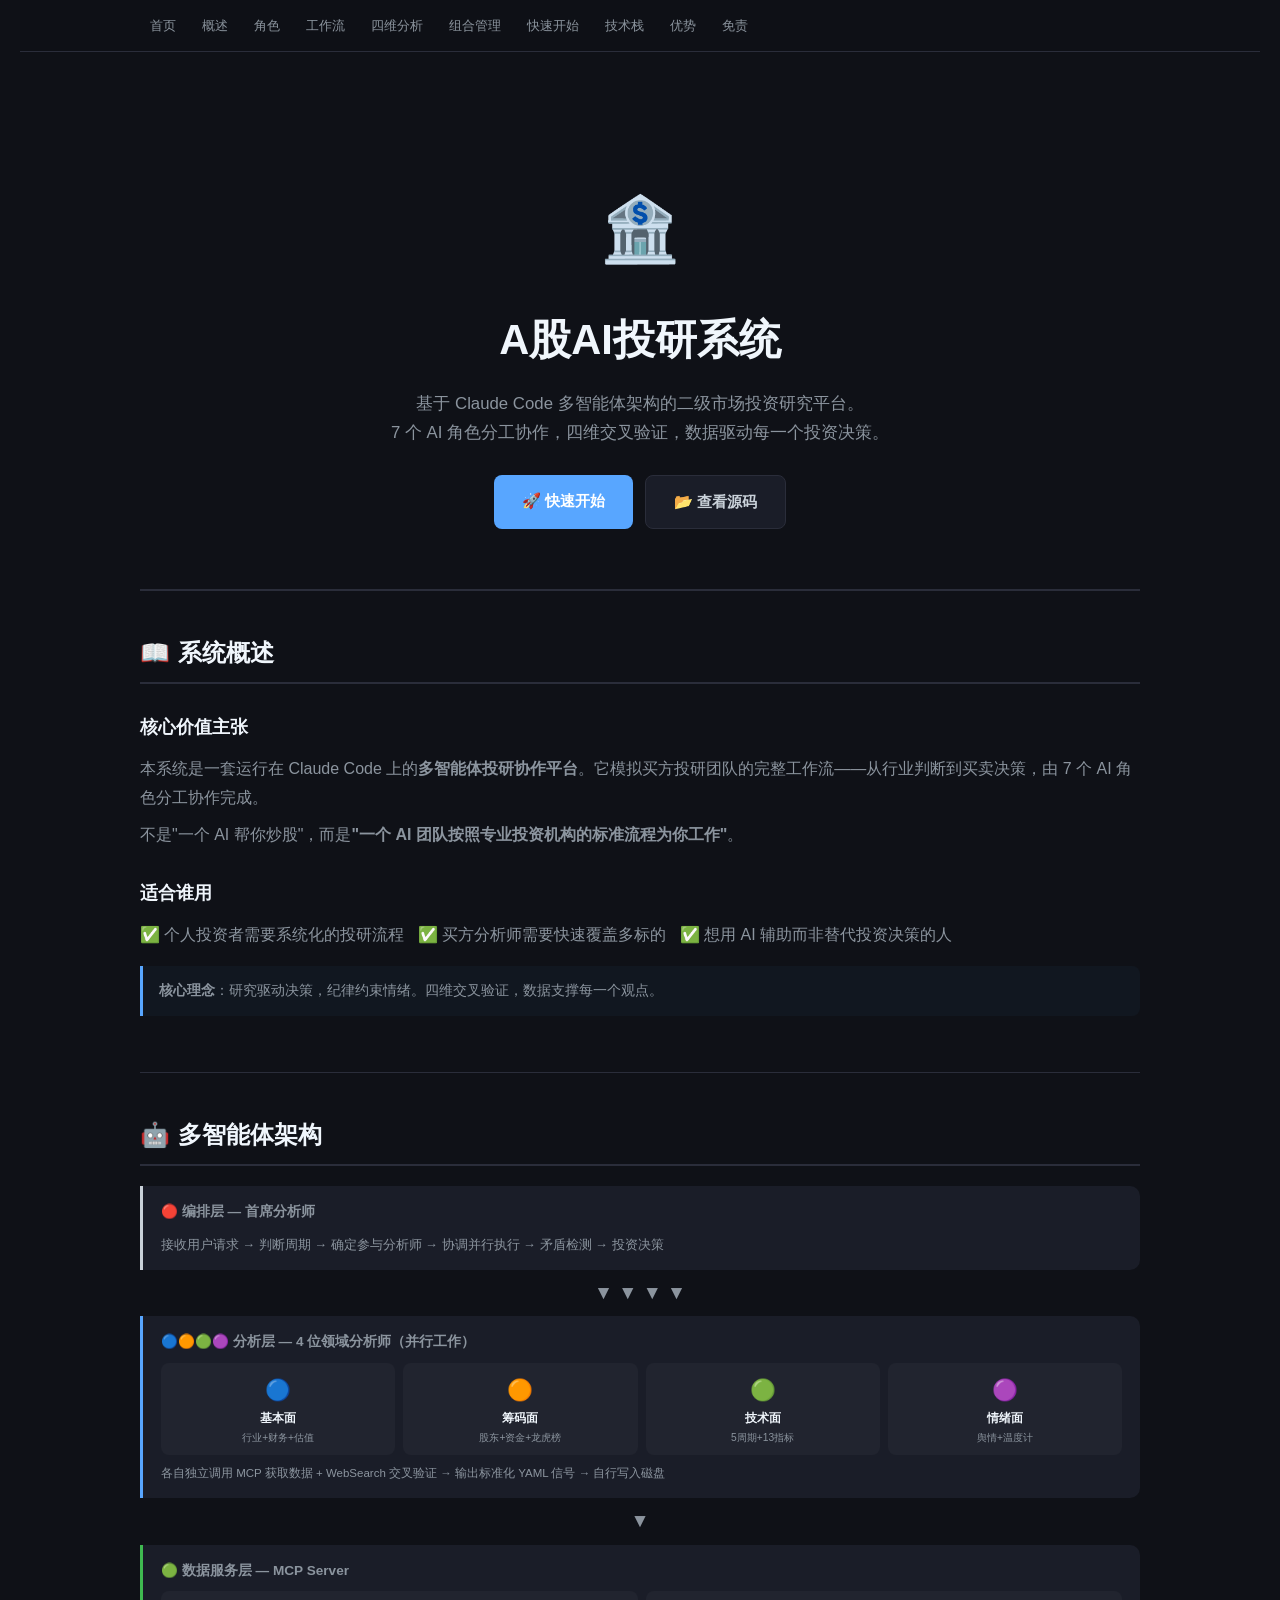
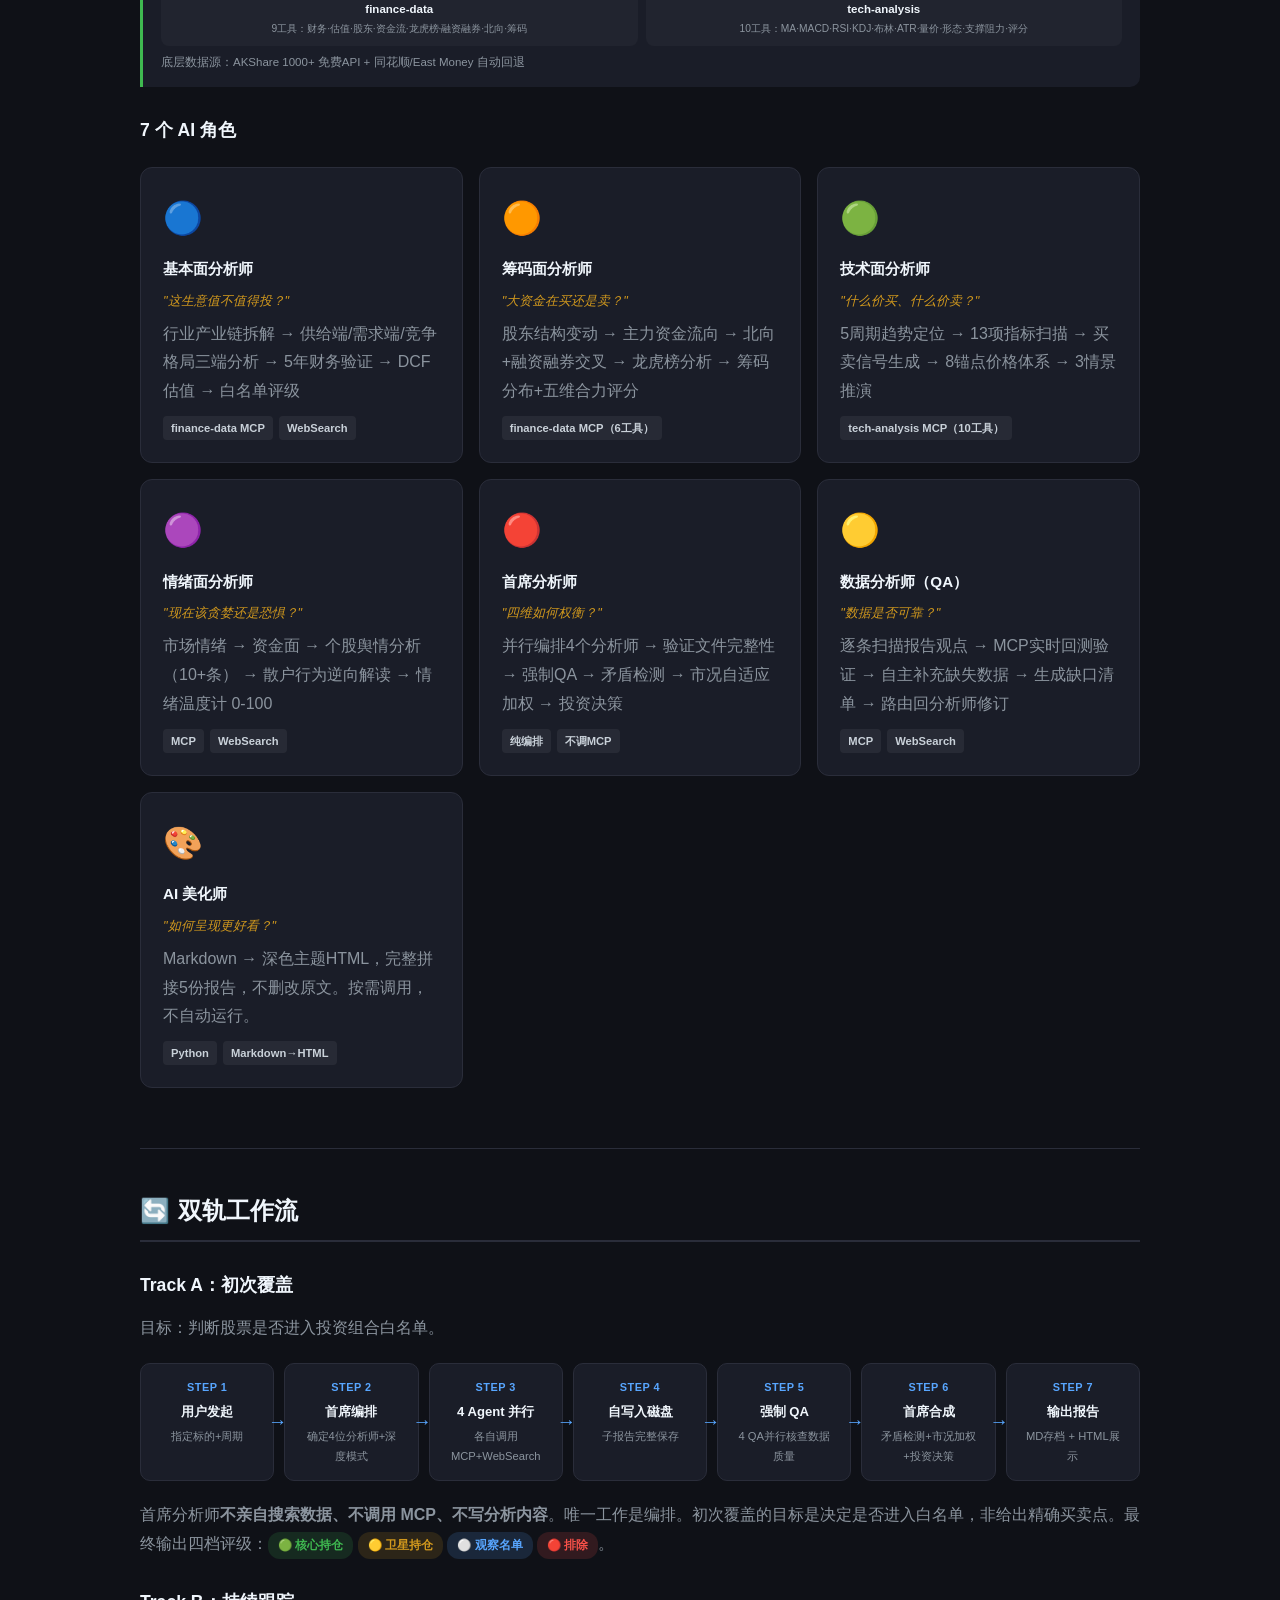
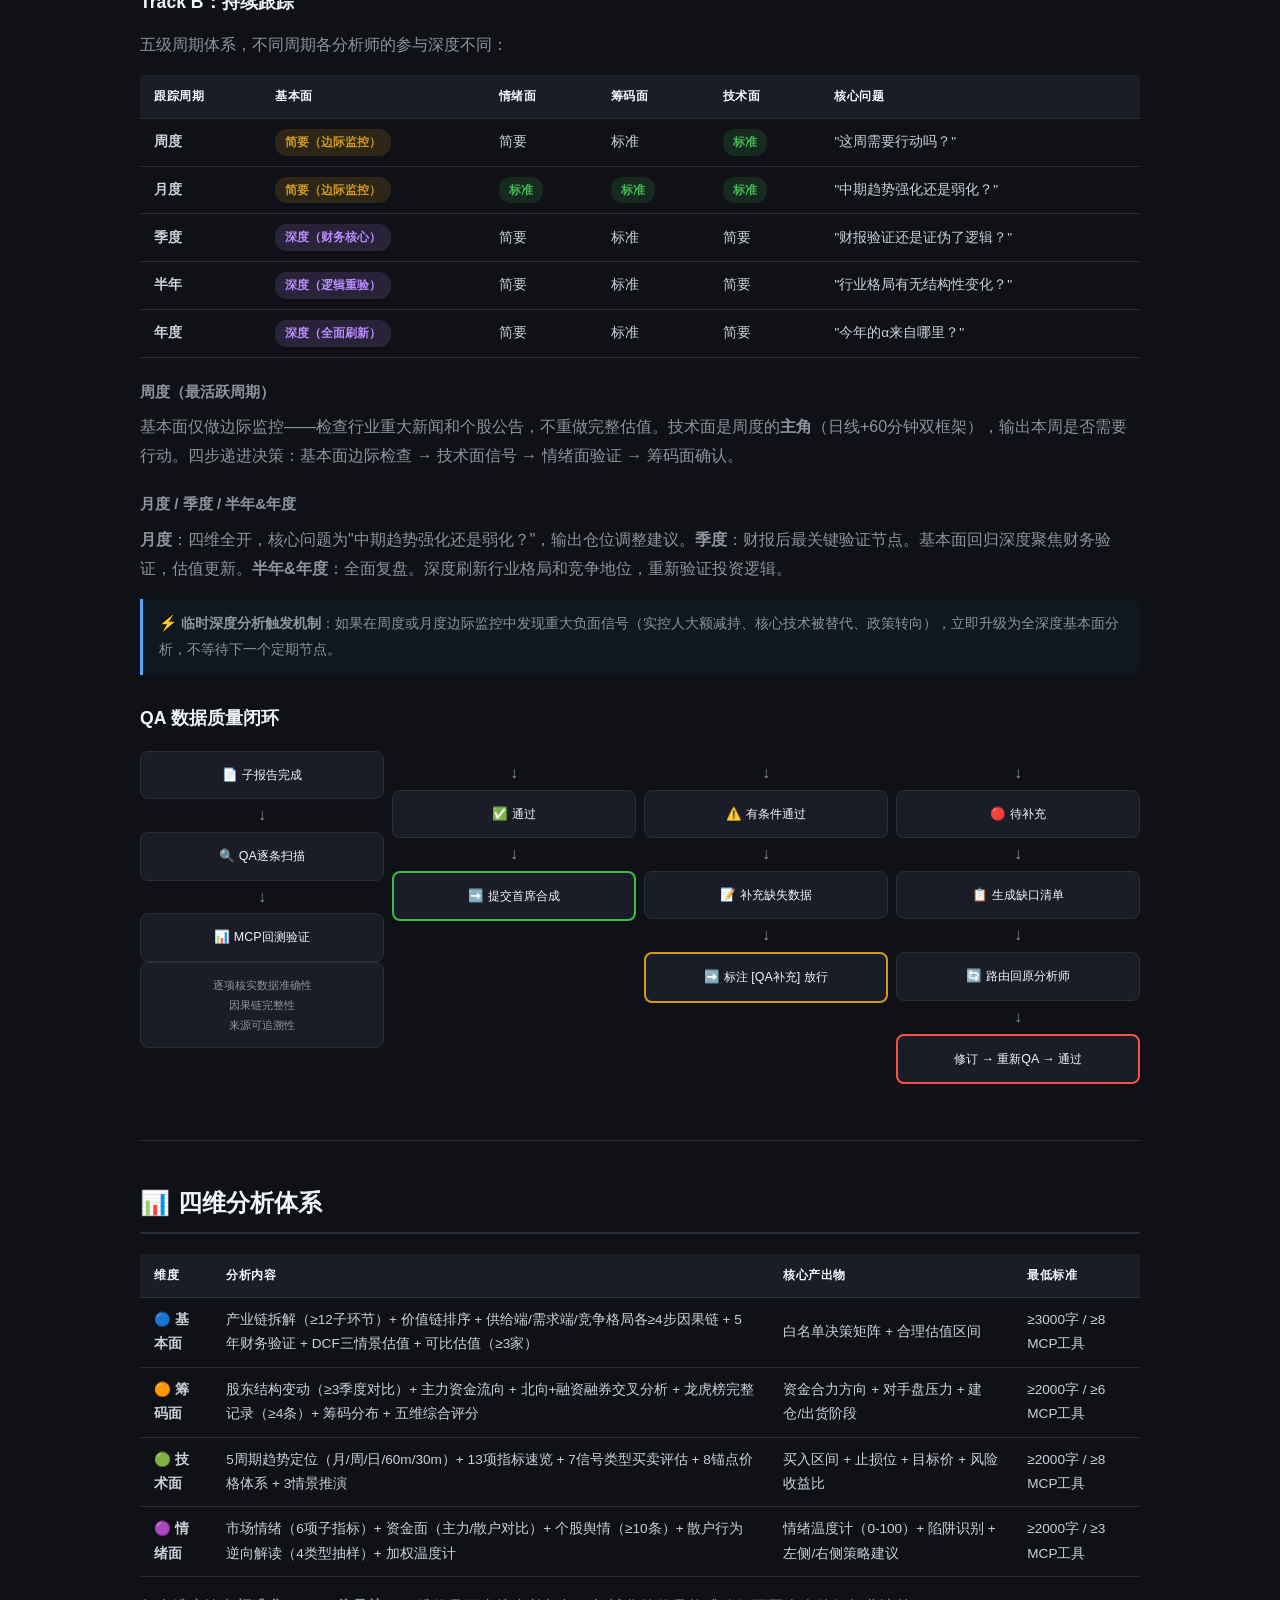
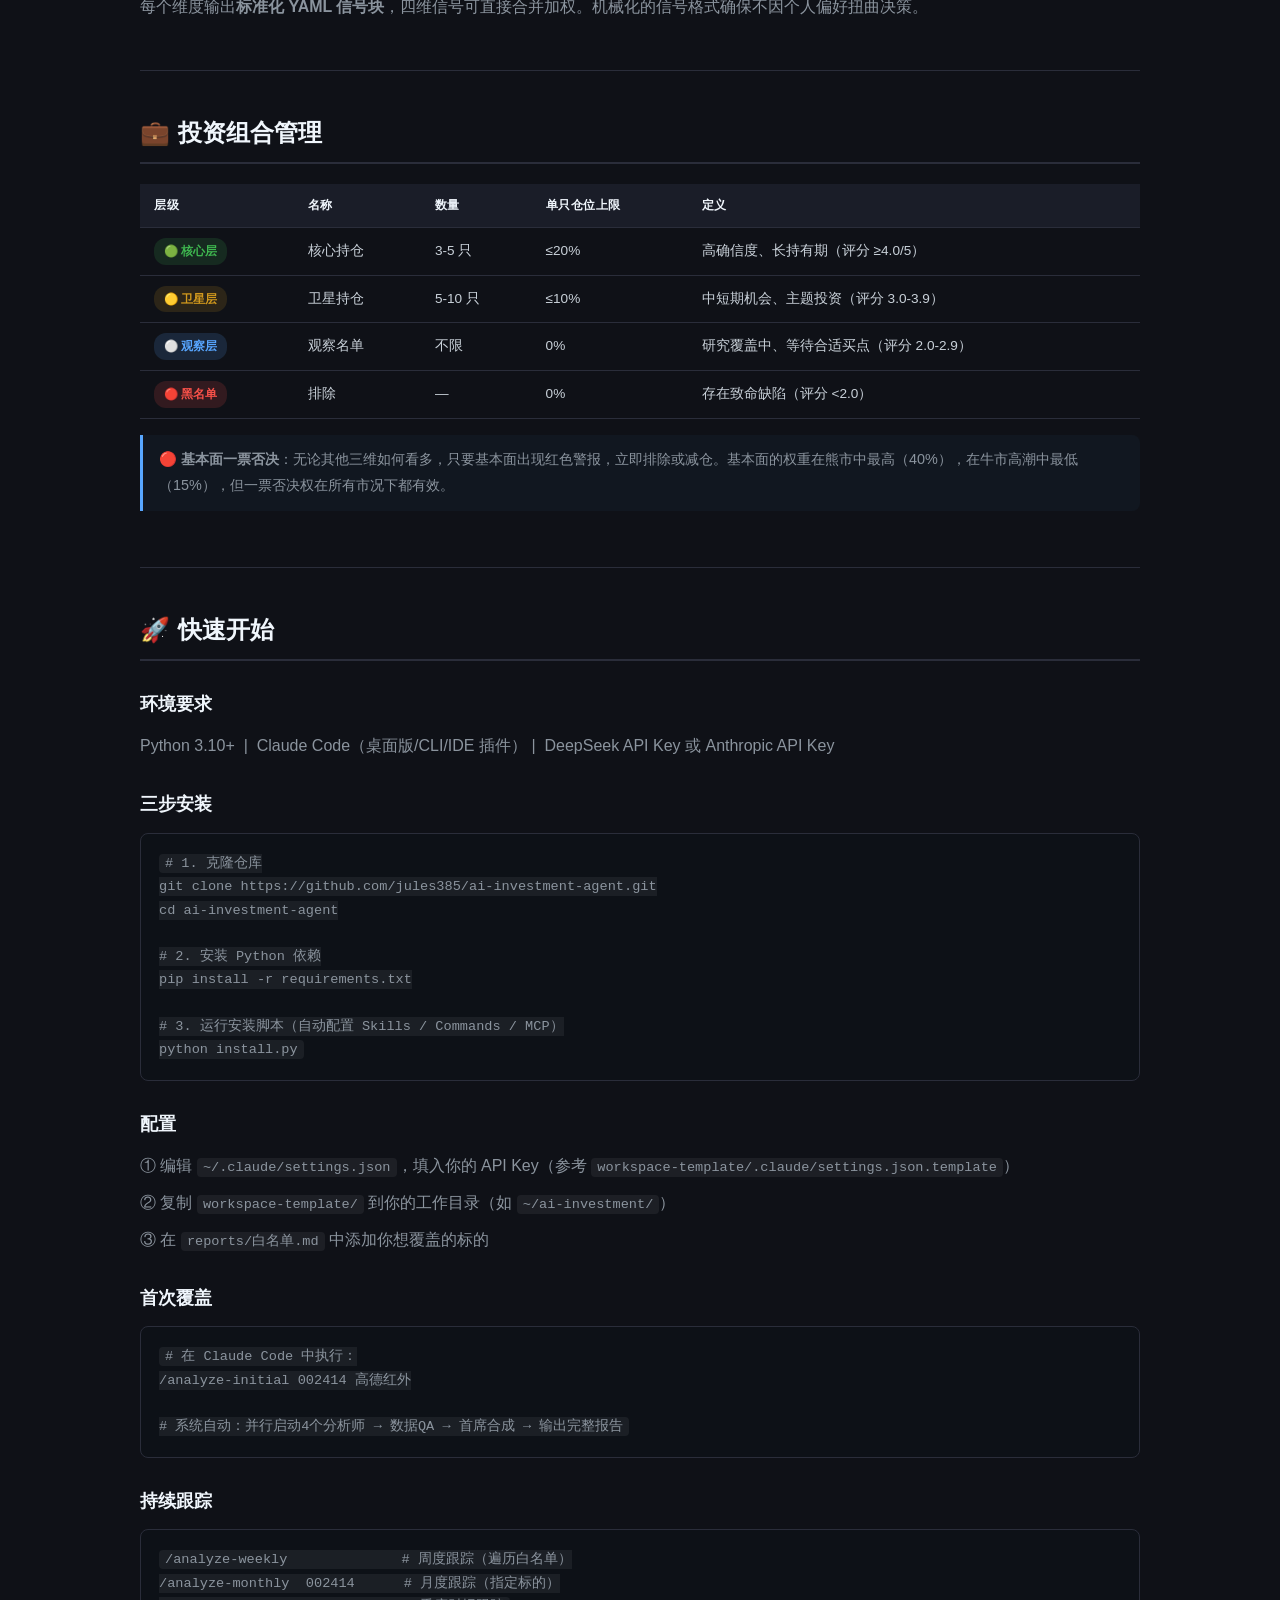
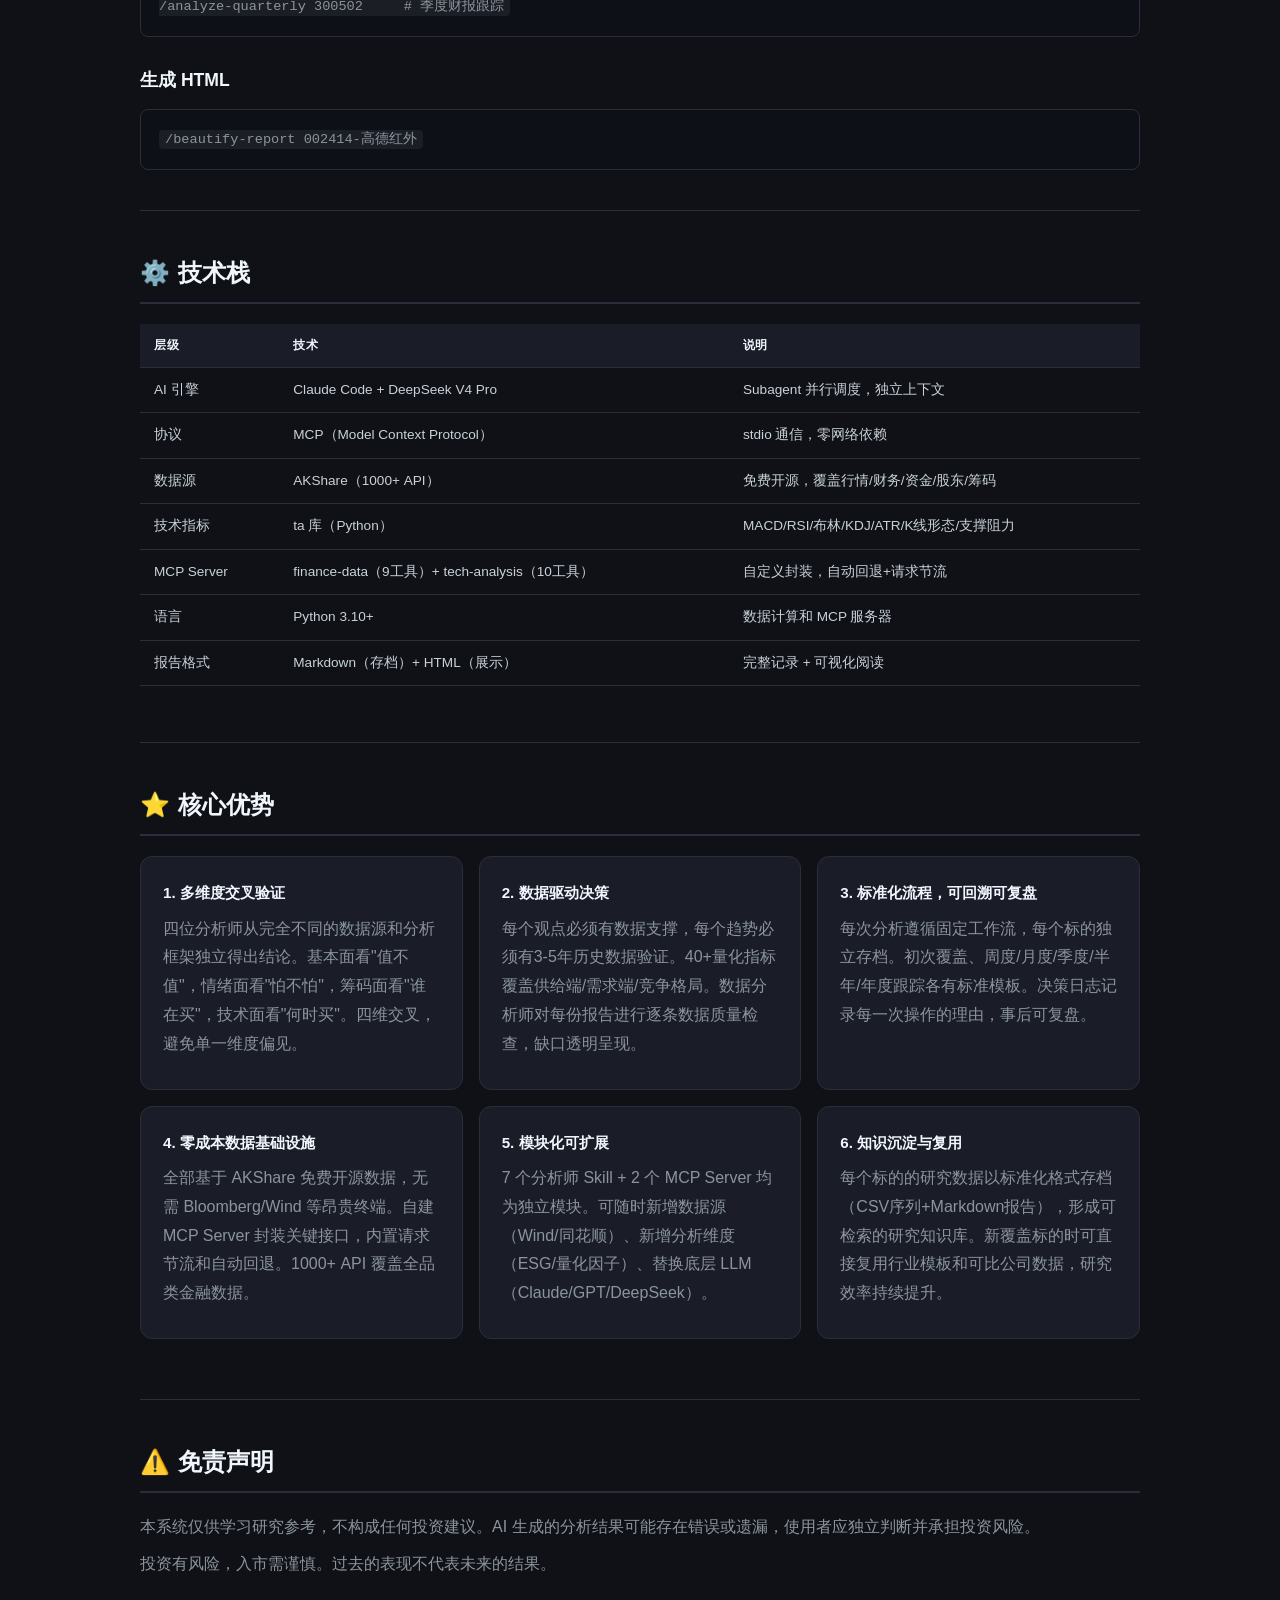
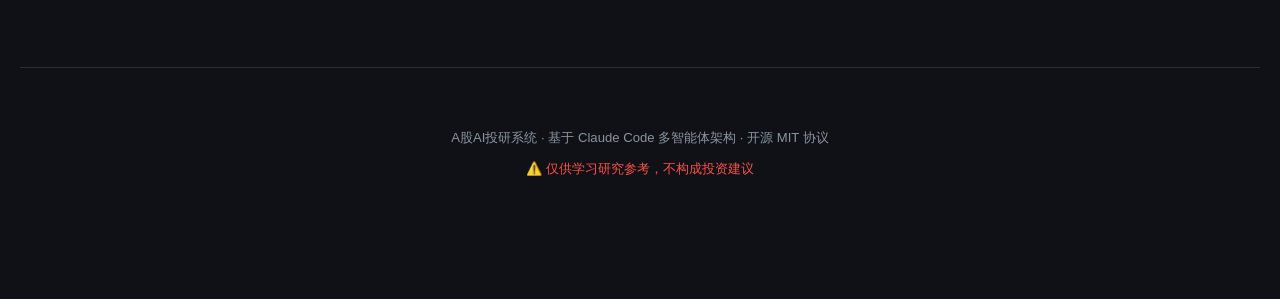
==== docs/产品手册.html @ e7cd5368 "v0.1.0: Initial public release 7 AI agents for A-share investment research on Claude Code. Multi-age" ====
﻿<!DOCTYPE html>
<html lang="zh-CN">
<head>
<meta charset="UTF-8">
<meta name="viewport" content="width=device-width, initial-scale=1.0">
<title>A股AI投研系统 — 产品手册</title>
<style>
:root {
  --bg: #0f1117; --card: #1a1d28; --bor: #2a2d3a; --tx: #c9d1d9;
  --mu: #8b949e; --hl: #f0f6fc; --gn: #3fb950; --rd: #f85149;
  --yl: #d2991d; --bl: #58a6ff; --pu: #bc8cff; --or: #f0883e;
}
* { margin:0; padding:0; box-sizing:border-box; }
body {
  font-family: -apple-system,BlinkMacSystemFont,"Segoe UI","Noto Sans SC",sans-serif;
  background: var(--bg); color: var(--tx); line-height: 1.8; padding:0 20px 80px;
}
.wrap { max-width: 1000px; margin:0 auto; }

/* ── Hero ── */
.hero {
  text-align: center; padding: 80px 0 60px;
  border-bottom: 1px solid var(--bor);
}
.hero .icon { font-size: 4rem; margin-bottom: 16px; }
.hero h1 { font-size: 2.6rem; font-weight: 800; color: var(--hl); margin-bottom: 12px; }
.hero .sub { font-size: 1.05rem; color: var(--mu); max-width: 650px; margin: 0 auto 28px; line-height: 1.7; }
.hero .cta { display: flex; gap: 12px; justify-content: center; flex-wrap: wrap; }
.hero .cta a {
  display: inline-block; padding: 12px 28px; border-radius: 8px; font-size: 0.95rem;
  font-weight: 600; text-decoration: none; transition: all .2s;
}
.hero .cta .primary { background: var(--bl); color: #fff; }
.hero .cta .primary:hover { background: #4a8de8; }
.hero .cta .secondary { background: var(--card); color: var(--tx); border: 1px solid var(--bor); }
.hero .cta .secondary:hover { border-color: var(--mu); }

/* ── Nav ── */
nav {
  position: sticky; top: 0; z-index: 10; background: rgba(15,17,23,0.95);
  backdrop-filter: blur(10px); border-bottom: 1px solid var(--bor);
  padding: 10px 0; margin-bottom: 40px;
}
nav .inner { max-width: 1000px; margin:0 auto; display:flex; gap:6px; flex-wrap:wrap; }
nav a { color: var(--mu); text-decoration: none; font-size: 0.8rem; padding: 4px 10px; border-radius: 4px; }
nav a:hover { color: var(--hl); background: var(--card); }

/* ── Sections ── */
section { padding: 40px 0; }
section + section { border-top: 1px solid var(--bor); }
h2 { font-size: 1.5rem; font-weight: 700; color: var(--hl); margin-bottom: 20px; padding-bottom: 8px; border-bottom: 2px solid var(--bor); }
h2 .emoji { margin-right: 8px; }
h3 { font-size: 1.1rem; font-weight: 600; color: var(--hl); margin: 28px 0 12px; }
h4 { font-size: 0.95rem; font-weight: 600; color: var(--mu); margin: 20px 0 8px; }
p { margin: 8px 0; color: var(--mu); }

/* ── Tables ── */
table { width:100%; border-collapse:collapse; margin:16px 0; font-size:0.85rem; }
th,td { padding:10px 14px; text-align:left; border-bottom:1px solid var(--bor); }
th { background:var(--card); color:var(--hl); font-weight:600; font-size:0.78rem; letter-spacing:.5px; }
tr:hover td { background:rgba(255,255,255,0.02); }

/* ── Cards ── */
.card-grid { display:grid; grid-template-columns:repeat(auto-fit,minmax(280px,1fr)); gap:16px; margin:20px 0; }
.card { background:var(--card); border:1px solid var(--bor); border-radius:12px; padding:22px; }
.card .icon { font-size: 2rem; margin-bottom: 8px; }
.card h4 { margin: 0 0 6px; color: var(--hl); font-size: 0.95rem; }
.card .question { color: var(--yl); font-size: 0.8rem; margin-bottom: 8px; font-style: italic; }
.card .tags { display:flex; gap:6px; flex-wrap:wrap; margin-top:10px; }
.card .tag { padding:2px 8px; border-radius:4px; font-size:0.7rem; font-weight:600; background:rgba(255,255,255,0.06); }

/* ── Flow diagrams ── */
.flow-steps { display:flex; gap:10px; flex-wrap:wrap; justify-content:center; margin:20px 0; }
.flow-step { background:var(--card); border:1px solid var(--bor); border-radius:10px; padding:14px 16px; text-align:center; flex:1; min-width:120px; position:relative; }
.flow-step::after { content:"→"; position:absolute; right:-14px; top:50%; transform:translateY(-50%); color:var(--bl); font-size:1.2rem; font-weight:700; }
.flow-step:last-child::after { display:none; }
.flow-step .s-num { font-size:0.68rem; color:var(--bl); font-weight:700; text-transform:uppercase; letter-spacing:.5px; }
.flow-step .s-label { font-size:0.82rem; color:var(--hl); margin-top:3px; font-weight:600; }
.flow-step .s-sub { font-size:0.7rem; color:var(--mu); margin-top:2px; }

.arch-layer { border-left:3px solid; padding:14px 18px; margin:6px 0; border-radius:0 10px 10px 0; background:var(--card); }
.arch-layer.orchestrate { border-color:var(--rd); }
.arch-layer.analyze { border-color:var(--bl); }
.arch-layer.data { border-color:var(--gn); }
.arch-layer h4 { margin:0 0 8px; font-size:0.85rem; }
.arch-layer .agent-row { display:flex; gap:8px; flex-wrap:wrap; }
.arch-agent { background:rgba(255,255,255,0.03); border-radius:8px; padding:8px 12px; text-align:center; flex:1; min-width:90px; }
.arch-agent .a-icon { font-size:1.3rem; }
.arch-agent .a-name { font-size:0.72rem; color:var(--hl); font-weight:600; }
.arch-agent .a-role { font-size:0.64rem; color:var(--mu); }

.data-flow { display:grid; grid-template-columns:repeat(4,1fr); gap:8px; margin:16px 0; }
.data-flow .fc { text-align:center; }
.data-flow .fc .arr { color:var(--mu); font-size:1rem; margin:2px 0; }
.data-flow .fb { background:var(--card); border:1px solid var(--bor); border-radius:8px; padding:12px 10px; font-size:0.78rem; color:var(--hl); }
.data-flow .fb.dim { color:var(--mu); font-size:0.7rem; }

.comp-table td { vertical-align:middle; }
.comp-table .pos { border-left:3px solid var(--gn); }
.comp-table .neg { border-left:3px solid var(--rd); }
.comp-table .neu { border-left:3px solid var(--yl); }

@media(max-width:640px) {
  .flow-steps { flex-direction:column; }
  .flow-step::after { content:"↓"; right:50%; top:auto; bottom:-16px; transform:translateX(50%); }
  .flow-step:last-child::after { display:none; }
  .data-flow { grid-template-columns:1fr; }
}

/* ── Code blocks ── */
pre { background:#0d1117; border:1px solid var(--bor); border-radius:8px; padding:18px; overflow-x:auto; font-size:0.82rem; line-height:1.7; color:var(--mu); }
code { background:rgba(255,255,255,0.06); padding:2px 6px; border-radius:4px; font-size:0.85rem; }

/* ── Badges ── */
.badge { display:inline-block; padding:3px 10px; border-radius:12px; font-size:0.72rem; font-weight:600; }
.badge.gn { background:rgba(63,185,80,0.15); color:var(--gn); }
.badge.rd { background:rgba(248,81,73,0.15); color:var(--rd); }
.badge.yl { background:rgba(210,153,29,0.15); color:var(--yl); }
.badge.bl { background:rgba(88,166,255,0.15); color:var(--bl); }
.badge.pu { background:rgba(188,140,255,0.15); color:var(--pu); }

/* ── Highlight boxes ── */
.note { background:rgba(88,166,255,0.04); border-left:3px solid var(--bl); padding:12px 16px; margin:16px 0; border-radius:0 8px 8px 0; color:var(--mu); font-size:0.9rem; }

/* ── Footer ── */
footer { text-align:center; padding:50px 0 30px; color:var(--mu); font-size:0.82rem; border-top:1px solid var(--bor); margin-top:40px; }
footer .warn { color:var(--rd); margin-top:6px; }

/* ── Responsive ── */
@media(max-width:640px) { .hero h1{font-size:1.8rem;} .card-grid{grid-template-columns:1fr;} }
</style>
</head>
<body>

<!-- ── Nav ── -->
<nav><div class="inner">
  <a href="#hero">首页</a>
  <a href="#overview">概述</a>
  <a href="#agents">角色</a>
  <a href="#workflow">工作流</a>
  <a href="#dimensions">四维分析</a>
  <a href="#portfolio">组合管理</a>
  <a href="#quickstart">快速开始</a>
  <a href="#tech">技术栈</a>
  <a href="#advantages">优势</a>
  <a href="#disclaimer">免责</a>
</div></nav>

<div class="wrap">

<!-- ── ① Hero ── -->
<section class="hero" id="hero">
  <div class="icon">🏦</div>
  <h1>A股AI投研系统</h1>
  <p class="sub">基于 Claude Code 多智能体架构的二级市场投资研究平台。<br>7 个 AI 角色分工协作，四维交叉验证，数据驱动每一个投资决策。</p>
  <div class="cta">
    <a href="#quickstart" class="primary">🚀 快速开始</a>
    <a href="https://github.com/jules385/ai-investment-agent" class="secondary">📂 查看源码</a>
  </div>
</section>

<!-- ── ② 系统概述 ── -->
<section id="overview">
  <h2><span class="emoji">📖</span>系统概述</h2>

  <h3>核心价值主张</h3>
  <p>本系统是一套运行在 Claude Code 上的<strong>多智能体投研协作平台</strong>。它模拟买方投研团队的完整工作流——从行业判断到买卖决策，由 7 个 AI 角色分工协作完成。</p>
  <p>不是"一个 AI 帮你炒股"，而是<strong>"一个 AI 团队按照专业投资机构的标准流程为你工作"</strong>。</p>

  <h3>适合谁用</h3>
  <p>✅ 个人投资者需要系统化的投研流程 &nbsp; ✅ 买方分析师需要快速覆盖多标的 &nbsp; ✅ 想用 AI 辅助而非替代投资决策的人</p>

  <div class="note">
    <strong>核心理念</strong>：研究驱动决策，纪律约束情绪。四维交叉验证，数据支撑每一个观点。
  </div>
</section>

<!-- ── ③ 多智能体架构 ── -->
<section id="agents">
  <h2><span class="emoji">🤖</span>多智能体架构</h2>

  <div class="arch-layer orchestrat">
    <h4>🔴 编排层 — 首席分析师</h4>
    <p style="font-size:0.8rem;color:var(--mu);margin:0;">接收用户请求 → 判断周期 → 确定参与分析师 → 协调并行执行 → 矛盾检测 → 投资决策</p>
  </div>
  <div style="text-align:center;color:var(--mu);font-size:1.2rem;margin:4px 0;">▼ ▼ ▼ ▼</div>
  <div class="arch-layer analyze">
    <h4>🔵🟠🟢🟣 分析层 — 4 位领域分析师（并行工作）</h4>
    <div class="agent-row">
      <div class="arch-agent"><div class="a-icon">🔵</div><div class="a-name">基本面</div><div class="a-role">行业+财务+估值</div></div>
      <div class="arch-agent"><div class="a-icon">🟠</div><div class="a-name">筹码面</div><div class="a-role">股东+资金+龙虎榜</div></div>
      <div class="arch-agent"><div class="a-icon">🟢</div><div class="a-name">技术面</div><div class="a-role">5周期+13指标</div></div>
      <div class="arch-agent"><div class="a-icon">🟣</div><div class="a-name">情绪面</div><div class="a-role">舆情+温度计</div></div>
    </div>
    <p style="font-size:0.72rem;color:var(--mu);margin:8px 0 0;">各自独立调用 MCP 获取数据 + WebSearch 交叉验证 → 输出标准化 YAML 信号 → 自行写入磁盘</p>
  </div>
  <div style="text-align:center;color:var(--mu);font-size:1.2rem;margin:4px 0;">▼</div>
  <div class="arch-layer data">
    <h4>🟢 数据服务层 — MCP Server</h4>
    <div class="agent-row">
      <div class="arch-agent"><div class="a-name">finance-data</div><div class="a-role">9工具：财务·估值·股东·资金流·龙虎榜·融资融券·北向·筹码</div></div>
      <div class="arch-agent"><div class="a-name">tech-analysis</div><div class="a-role">10工具：MA·MACD·RSI·KDJ·布林·ATR·量价·形态·支撑阻力·评分</div></div>
    </div>
    <p style="font-size:0.72rem;color:var(--mu);margin:6px 0 0;">底层数据源：AKShare 1000+ 免费API + 同花顺/East Money 自动回退</p>
  </div>

  <h3>7 个 AI 角色</h3>
  <div class="card-grid">

    <div class="card">
      <div class="icon">🔵</div><h4>基本面分析师</h4>
      <div class="question">"这生意值不值得投？"</div>
      <p>行业产业链拆解 → 供给端/需求端/竞争格局三端分析 → 5年财务验证 → DCF估值 → 白名单评级</p>
      <div class="tags"><span class="tag">finance-data MCP</span><span class="tag">WebSearch</span></div>
    </div>

    <div class="card">
      <div class="icon">🟠</div><h4>筹码面分析师</h4>
      <div class="question">"大资金在买还是卖？"</div>
      <p>股东结构变动 → 主力资金流向 → 北向+融资融券交叉 → 龙虎榜分析 → 筹码分布+五维合力评分</p>
      <div class="tags"><span class="tag">finance-data MCP（6工具）</span></div>
    </div>

    <div class="card">
      <div class="icon">🟢</div><h4>技术面分析师</h4>
      <div class="question">"什么价买、什么价卖？"</div>
      <p>5周期趋势定位 → 13项指标扫描 → 买卖信号生成 → 8锚点价格体系 → 3情景推演</p>
      <div class="tags"><span class="tag">tech-analysis MCP（10工具）</span></div>
    </div>

    <div class="card">
      <div class="icon">🟣</div><h4>情绪面分析师</h4>
      <div class="question">"现在该贪婪还是恐惧？"</div>
      <p>市场情绪 → 资金面 → 个股舆情分析（10+条） → 散户行为逆向解读 → 情绪温度计 0-100</p>
      <div class="tags"><span class="tag">MCP</span><span class="tag">WebSearch</span></div>
    </div>

    <div class="card">
      <div class="icon">🔴</div><h4>首席分析师</h4>
      <div class="question">"四维如何权衡？"</div>
      <p>并行编排4个分析师 → 验证文件完整性 → 强制QA → 矛盾检测 → 市况自适应加权 → 投资决策</p>
      <div class="tags"><span class="tag">纯编排</span><span class="tag">不调MCP</span></div>
    </div>

    <div class="card">
      <div class="icon">🟡</div><h4>数据分析师（QA）</h4>
      <div class="question">"数据是否可靠？"</div>
      <p>逐条扫描报告观点 → MCP实时回测验证 → 自主补充缺失数据 → 生成缺口清单 → 路由回分析师修订</p>
      <div class="tags"><span class="tag">MCP</span><span class="tag">WebSearch</span></div>
    </div>

    <div class="card">
      <div class="icon">🎨</div><h4>AI 美化师</h4>
      <div class="question">"如何呈现更好看？"</div>
      <p>Markdown → 深色主题HTML，完整拼接5份报告，不删改原文。按需调用，不自动运行。</p>
      <div class="tags"><span class="tag">Python</span><span class="tag">Markdown→HTML</span></div>
    </div>

  </div>
</section>

<!-- ── ④ 双轨工作流 ── -->
<section id="workflow">
  <h2><span class="emoji">🔄</span>双轨工作流</h2>

  <h3>Track A：初次覆盖</h3>
  <p>目标：判断股票是否进入投资组合白名单。</p>

  <div class="flow-steps">
    <div class="flow-step"><div class="s-num">Step 1</div><div class="s-label">用户发起</div><div class="s-sub">指定标的+周期</div></div>
    <div class="flow-step"><div class="s-num">Step 2</div><div class="s-label">首席编排</div><div class="s-sub">确定4位分析师+深度模式</div></div>
    <div class="flow-step"><div class="s-num">Step 3</div><div class="s-label">4 Agent 并行</div><div class="s-sub">各自调用MCP+WebSearch</div></div>
    <div class="flow-step"><div class="s-num">Step 4</div><div class="s-label">自写入磁盘</div><div class="s-sub">子报告完整保存</div></div>
    <div class="flow-step"><div class="s-num">Step 5</div><div class="s-label">强制 QA</div><div class="s-sub">4 QA并行核查数据质量</div></div>
    <div class="flow-step"><div class="s-num">Step 6</div><div class="s-label">首席合成</div><div class="s-sub">矛盾检测+市况加权+投资决策</div></div>
    <div class="flow-step"><div class="s-num">Step 7</div><div class="s-label">输出报告</div><div class="s-sub">MD存档 + HTML展示</div></div>
  </div>

  <p>首席分析师<strong>不亲自搜索数据、不调用 MCP、不写分析内容</strong>。唯一工作是编排。初次覆盖的目标是决定是否进入白名单，非给出精确买卖点。最终输出四档评级：<span class="badge gn">🟢 核心持仓</span> <span class="badge yl">🟡 卫星持仓</span> <span class="badge bl">⚪ 观察名单</span> <span class="badge rd">🔴 排除</span>。</p>

  <h3>Track B：持续跟踪</h3>
  <p>五级周期体系，不同周期各分析师的参与深度不同：</p>

  <table>
    <tr><th>跟踪周期</th><th>基本面</th><th>情绪面</th><th>筹码面</th><th>技术面</th><th>核心问题</th></tr>
    <tr><td><strong>周度</strong></td><td><span class="badge yl">简要（边际监控）</span></td><td>简要</td><td>标准</td><td><span class="badge gn">标准</span></td><td>"这周需要行动吗？"</td></tr>
    <tr><td><strong>月度</strong></td><td><span class="badge yl">简要（边际监控）</span></td><td><span class="badge gn">标准</span></td><td><span class="badge gn">标准</span></td><td><span class="badge gn">标准</span></td><td>"中期趋势强化还是弱化？"</td></tr>
    <tr><td><strong>季度</strong></td><td><span class="badge pu">深度（财务核心）</span></td><td>简要</td><td>标准</td><td>简要</td><td>"财报验证还是证伪了逻辑？"</td></tr>
    <tr><td><strong>半年</strong></td><td><span class="badge pu">深度（逻辑重验）</span></td><td>简要</td><td>标准</td><td>简要</td><td>"行业格局有无结构性变化？"</td></tr>
    <tr><td><strong>年度</strong></td><td><span class="badge pu">深度（全面刷新）</span></td><td>简要</td><td>标准</td><td>简要</td><td>"今年的α来自哪里？"</td></tr>
  </table>

  <h4>周度（最活跃周期）</h4>
  <p>基本面仅做边际监控——检查行业重大新闻和个股公告，不重做完整估值。技术面是周度的<strong>主角</strong>（日线+60分钟双框架），输出本周是否需要行动。四步递进决策：基本面边际检查 → 技术面信号 → 情绪面验证 → 筹码面确认。</p>

  <h4>月度 / 季度 / 半年&年度</h4>
  <p><strong>月度</strong>：四维全开，核心问题为"中期趋势强化还是弱化？"，输出仓位调整建议。<strong>季度</strong>：财报后最关键验证节点。基本面回归深度聚焦财务验证，估值更新。<strong>半年&年度</strong>：全面复盘。深度刷新行业格局和竞争地位，重新验证投资逻辑。</p>

  <div class="note">
    <strong>⚡ 临时深度分析触发机制</strong>：如果在周度或月度边际监控中发现重大负面信号（实控人大额减持、核心技术被替代、政策转向），立即升级为全深度基本面分析，不等待下一个定期节点。
  </div>

  <h3>QA 数据质量闭环</h3>
  <div class="data-flow">
    <div class="fc">
      <div class="fb">📄 子报告完成</div>
      <div class="arr">↓</div>
      <div class="fb">🔍 QA逐条扫描</div>
      <div class="arr">↓</div>
      <div class="fb">📊 MCP回测验证</div>
      <div class="fb dim">逐项核实数据准确性<br>因果链完整性<br>来源可追溯性</div>
    </div>
    <div class="fc">
      <div class="arr" style="margin-top:8px;">↓</div>
      <div class="fb">✅ 通过</div>
      <div class="arr">↓</div>
      <div class="fb" style="border-color:var(--gn);border:2px solid var(--gn);">➡️ 提交首席合成</div>
    </div>
    <div class="fc">
      <div class="arr" style="margin-top:8px;">↓</div>
      <div class="fb">⚠️ 有条件通过</div>
      <div class="arr">↓</div>
      <div class="fb">📝 补充缺失数据</div>
      <div class="arr">↓</div>
      <div class="fb" style="border-color:var(--yl);border:2px solid var(--yl);">➡️ 标注 [QA补充] 放行</div>
    </div>
    <div class="fc">
      <div class="arr" style="margin-top:8px;">↓</div>
      <div class="fb">🔴 待补充</div>
      <div class="arr">↓</div>
      <div class="fb">📋 生成缺口清单</div>
      <div class="arr">↓</div>
      <div class="fb">🔄 路由回原分析师</div>
      <div class="arr">↓</div>
      <div class="fb" style="border-color:var(--rd);border:2px solid var(--rd);">修订 → 重新QA → 通过</div>
    </div>
  </div>
</section>

<!-- ── ⑤ 四维分析体系 ── -->
<section id="dimensions">
  <h2><span class="emoji">📊</span>四维分析体系</h2>

  <table>
    <tr><th>维度</th><th>分析内容</th><th>核心产出物</th><th>最低标准</th></tr>
    <tr>
      <td>🔵 <strong>基本面</strong></td>
      <td>产业链拆解（≥12子环节）+ 价值链排序 + 供给端/需求端/竞争格局各≥4步因果链 + 5年财务验证 + DCF三情景估值 + 可比估值（≥3家）</td>
      <td>白名单决策矩阵 + 合理估值区间</td>
      <td>≥3000字 / ≥8 MCP工具</td>
    </tr>
    <tr>
      <td>🟠 <strong>筹码面</strong></td>
      <td>股东结构变动（≥3季度对比）+ 主力资金流向 + 北向+融资融券交叉分析 + 龙虎榜完整记录（≥4条）+ 筹码分布 + 五维综合评分</td>
      <td>资金合力方向 + 对手盘压力 + 建仓/出货阶段</td>
      <td>≥2000字 / ≥6 MCP工具</td>
    </tr>
    <tr>
      <td>🟢 <strong>技术面</strong></td>
      <td>5周期趋势定位（月/周/日/60m/30m）+ 13项指标速览 + 7信号类型买卖评估 + 8锚点价格体系 + 3情景推演</td>
      <td>买入区间 + 止损位 + 目标价 + 风险收益比</td>
      <td>≥2000字 / ≥8 MCP工具</td>
    </tr>
    <tr>
      <td>🟣 <strong>情绪面</strong></td>
      <td>市场情绪（6项子指标）+ 资金面（主力/散户对比）+ 个股舆情（≥10条）+ 散户行为逆向解读（4类型抽样）+ 加权温度计</td>
      <td>情绪温度计（0-100）+ 陷阱识别 + 左侧/右侧策略建议</td>
      <td>≥2000字 / ≥3 MCP工具</td>
    </tr>
  </table>

  <p>每个维度输出<strong>标准化 YAML 信号块</strong>，四维信号可直接合并加权。机械化的信号格式确保不因个人偏好扭曲决策。</p>
</section>

<!-- ── ⑥ 投资组合管理 ── -->
<section id="portfolio">
  <h2><span class="emoji">💼</span>投资组合管理</h2>

  <table>
    <tr><th>层级</th><th>名称</th><th>数量</th><th>单只仓位上限</th><th>定义</th></tr>
    <tr><td><span class="badge gn">🟢 核心层</span></td><td>核心持仓</td><td>3-5 只</td><td>≤20%</td><td>高确信度、长持有期（评分 ≥4.0/5）</td></tr>
    <tr><td><span class="badge yl">🟡 卫星层</span></td><td>卫星持仓</td><td>5-10 只</td><td>≤10%</td><td>中短期机会、主题投资（评分 3.0-3.9）</td></tr>
    <tr><td><span class="badge bl">⚪ 观察层</span></td><td>观察名单</td><td>不限</td><td>0%</td><td>研究覆盖中、等待合适买点（评分 2.0-2.9）</td></tr>
    <tr><td><span class="badge rd">🔴 黑名单</span></td><td>排除</td><td>—</td><td>0%</td><td>存在致命缺陷（评分 &lt;2.0）</td></tr>
  </table>

  <div class="note"><strong>🔴 基本面一票否决</strong>：无论其他三维如何看多，只要基本面出现红色警报，立即排除或减仓。基本面的权重在熊市中最高（40%），在牛市高潮中最低（15%），但一票否决权在所有市况下都有效。</div>
</section>

<!-- ── ⑦ 快速开始 ── -->
<section id="quickstart">
  <h2><span class="emoji">🚀</span>快速开始</h2>

  <h3>环境要求</h3>
  <p>Python 3.10+ &nbsp;|&nbsp; Claude Code（桌面版/CLI/IDE 插件）&nbsp;|&nbsp; DeepSeek API Key 或 Anthropic API Key</p>

  <h3>三步安装</h3>
<pre><code># 1. 克隆仓库
git clone https://github.com/jules385/ai-investment-agent.git
cd ai-investment-agent

# 2. 安装 Python 依赖
pip install -r requirements.txt

# 3. 运行安装脚本（自动配置 Skills / Commands / MCP）
python install.py</code></pre>

  <h3>配置</h3>
  <p>① 编辑 <code>~/.claude/settings.json</code>，填入你的 API Key（参考 <code>workspace-template/.claude/settings.json.template</code>）</p>
  <p>② 复制 <code>workspace-template/</code> 到你的工作目录（如 <code>~/ai-investment/</code>）</p>
  <p>③ 在 <code>reports/白名单.md</code> 中添加你想覆盖的标的</p>

  <h3>首次覆盖</h3>
<pre><code># 在 Claude Code 中执行：
/analyze-initial 002414 高德红外

# 系统自动：并行启动4个分析师 → 数据QA → 首席合成 → 输出完整报告</code></pre>

  <h3>持续跟踪</h3>
<pre><code>/analyze-weekly              # 周度跟踪（遍历白名单）
/analyze-monthly  002414      # 月度跟踪（指定标的）
/analyze-quarterly 300502     # 季度财报跟踪</code></pre>

  <h3>生成 HTML</h3>
<pre><code>/beautify-report 002414-高德红外</code></pre>
</section>

<!-- ── ⑧ 技术栈 ── -->
<section id="tech">
  <h2><span class="emoji">⚙️</span>技术栈</h2>

  <table>
    <tr><th>层级</th><th>技术</th><th>说明</th></tr>
    <tr><td>AI 引擎</td><td>Claude Code + DeepSeek V4 Pro</td><td>Subagent 并行调度，独立上下文</td></tr>
    <tr><td>协议</td><td>MCP（Model Context Protocol）</td><td>stdio 通信，零网络依赖</td></tr>
    <tr><td>数据源</td><td>AKShare（1000+ API）</td><td>免费开源，覆盖行情/财务/资金/股东/筹码</td></tr>
    <tr><td>技术指标</td><td>ta 库（Python）</td><td>MACD/RSI/布林/KDJ/ATR/K线形态/支撑阻力</td></tr>
    <tr><td>MCP Server</td><td>finance-data（9工具）+ tech-analysis（10工具）</td><td>自定义封装，自动回退+请求节流</td></tr>
    <tr><td>语言</td><td>Python 3.10+</td><td>数据计算和 MCP 服务器</td></tr>
    <tr><td>报告格式</td><td>Markdown（存档）+ HTML（展示）</td><td>完整记录 + 可视化阅读</td></tr>
  </table>
</section>

<!-- ── ⑨ 核心优势 ── -->
<section id="advantages">
  <h2><span class="emoji">⭐</span>核心优势</h2>

  <div class="card-grid">
    <div class="card">
      <h4>1. 多维度交叉验证</h4>
      <p>四位分析师从完全不同的数据源和分析框架独立得出结论。基本面看"值不值"，情绪面看"怕不怕"，筹码面看"谁在买"，技术面看"何时买"。四维交叉，避免单一维度偏见。</p>
    </div>
    <div class="card">
      <h4>2. 数据驱动决策</h4>
      <p>每个观点必须有数据支撑，每个趋势必须有3-5年历史数据验证。40+量化指标覆盖供给端/需求端/竞争格局。数据分析师对每份报告进行逐条数据质量检查，缺口透明呈现。</p>
    </div>
    <div class="card">
      <h4>3. 标准化流程，可回溯可复盘</h4>
      <p>每次分析遵循固定工作流，每个标的独立存档。初次覆盖、周度/月度/季度/半年/年度跟踪各有标准模板。决策日志记录每一次操作的理由，事后可复盘。</p>
    </div>
    <div class="card">
      <h4>4. 零成本数据基础设施</h4>
      <p>全部基于 AKShare 免费开源数据，无需 Bloomberg/Wind 等昂贵终端。自建 MCP Server 封装关键接口，内置请求节流和自动回退。1000+ API 覆盖全品类金融数据。</p>
    </div>
    <div class="card">
      <h4>5. 模块化可扩展</h4>
      <p>7 个分析师 Skill + 2 个 MCP Server 均为独立模块。可随时新增数据源（Wind/同花顺）、新增分析维度（ESG/量化因子）、替换底层 LLM（Claude/GPT/DeepSeek）。</p>
    </div>
    <div class="card">
      <h4>6. 知识沉淀与复用</h4>
      <p>每个标的的研究数据以标准化格式存档（CSV序列+Markdown报告），形成可检索的研究知识库。新覆盖标的时可直接复用行业模板和可比公司数据，研究效率持续提升。</p>
    </div>
  </div>
</section>

<!-- ── ⑩ 免责声明 ── -->
<section id="disclaimer">
  <h2><span class="emoji">⚠️</span>免责声明</h2>
  <p>本系统仅供学习研究参考，不构成任何投资建议。AI 生成的分析结果可能存在错误或遗漏，使用者应独立判断并承担投资风险。</p>
  <p>投资有风险，入市需谨慎。过去的表现不代表未来的结果。</p>
</section>

</div>

<footer>
  <p>A股AI投研系统 · 基于 Claude Code 多智能体架构 · 开源 MIT 协议</p>
  <p class="warn">⚠️ 仅供学习研究参考，不构成投资建议</p>
</footer>

</body>
</html>
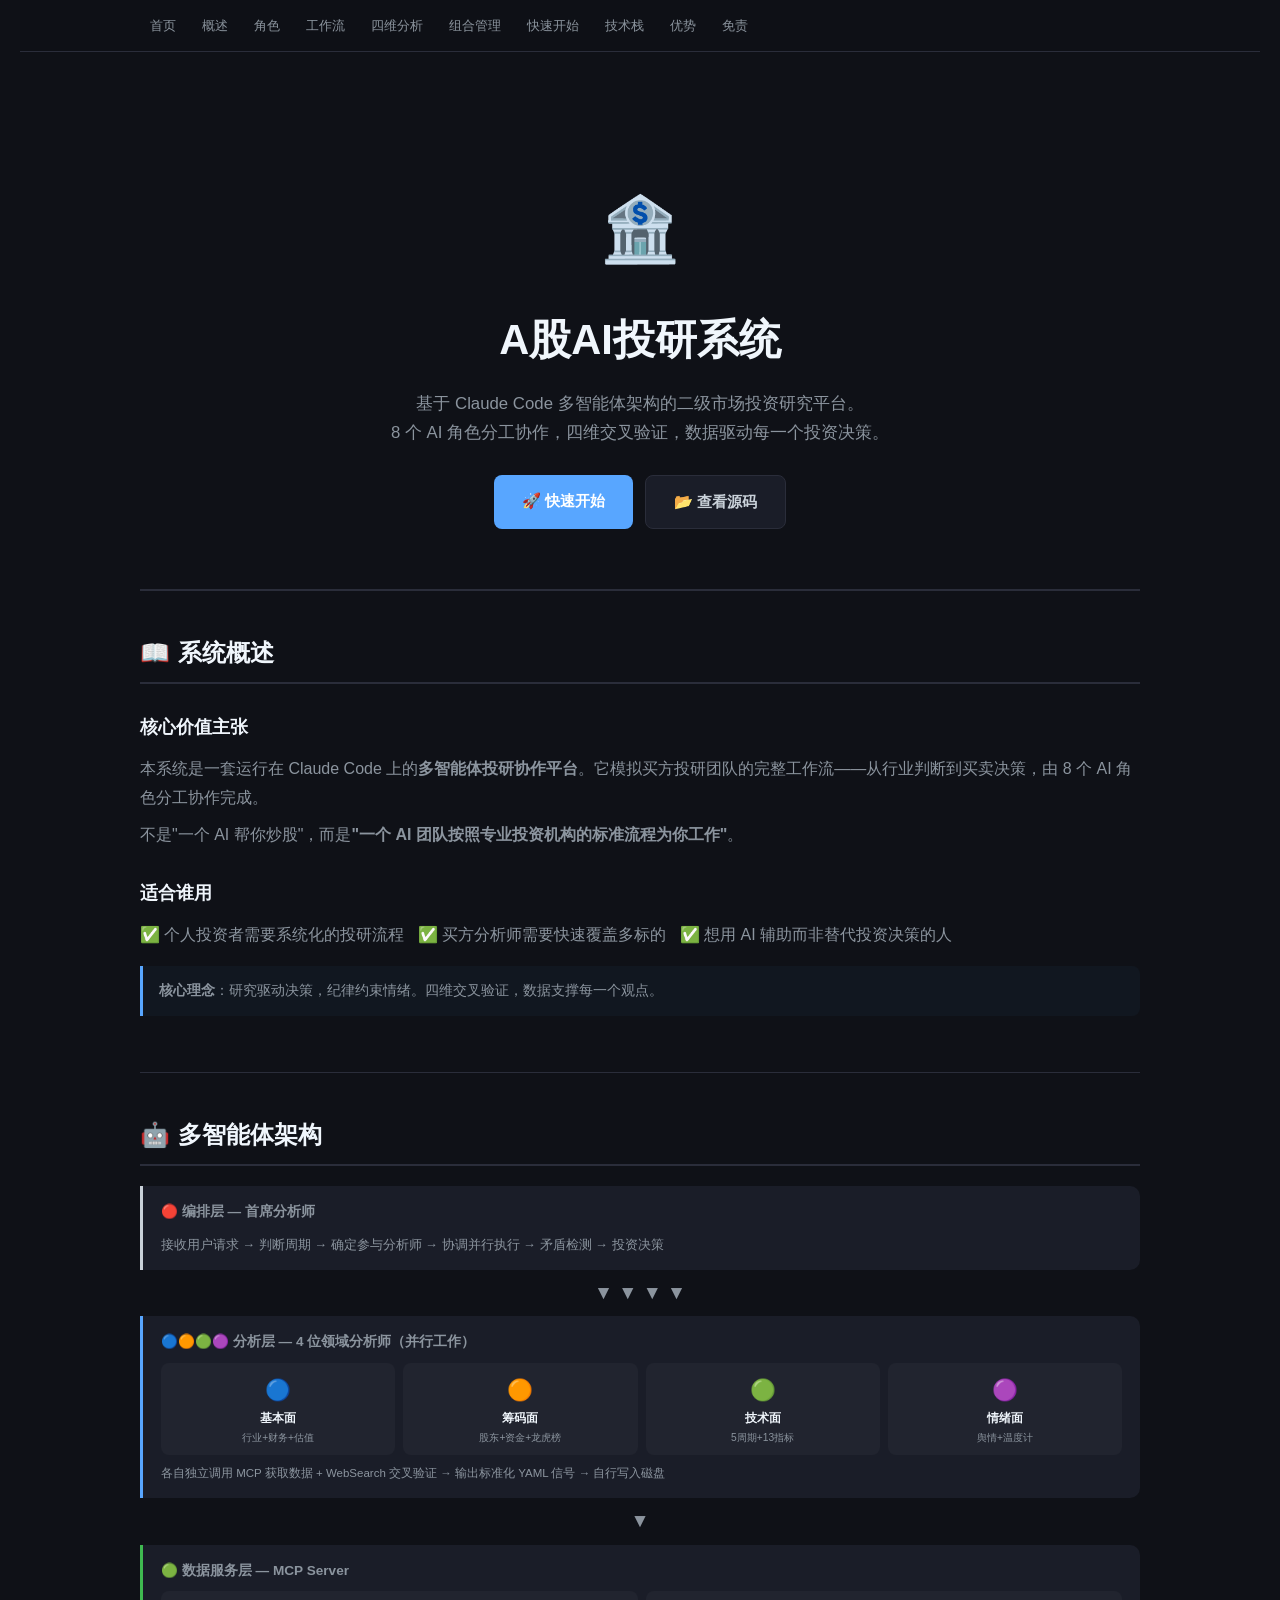
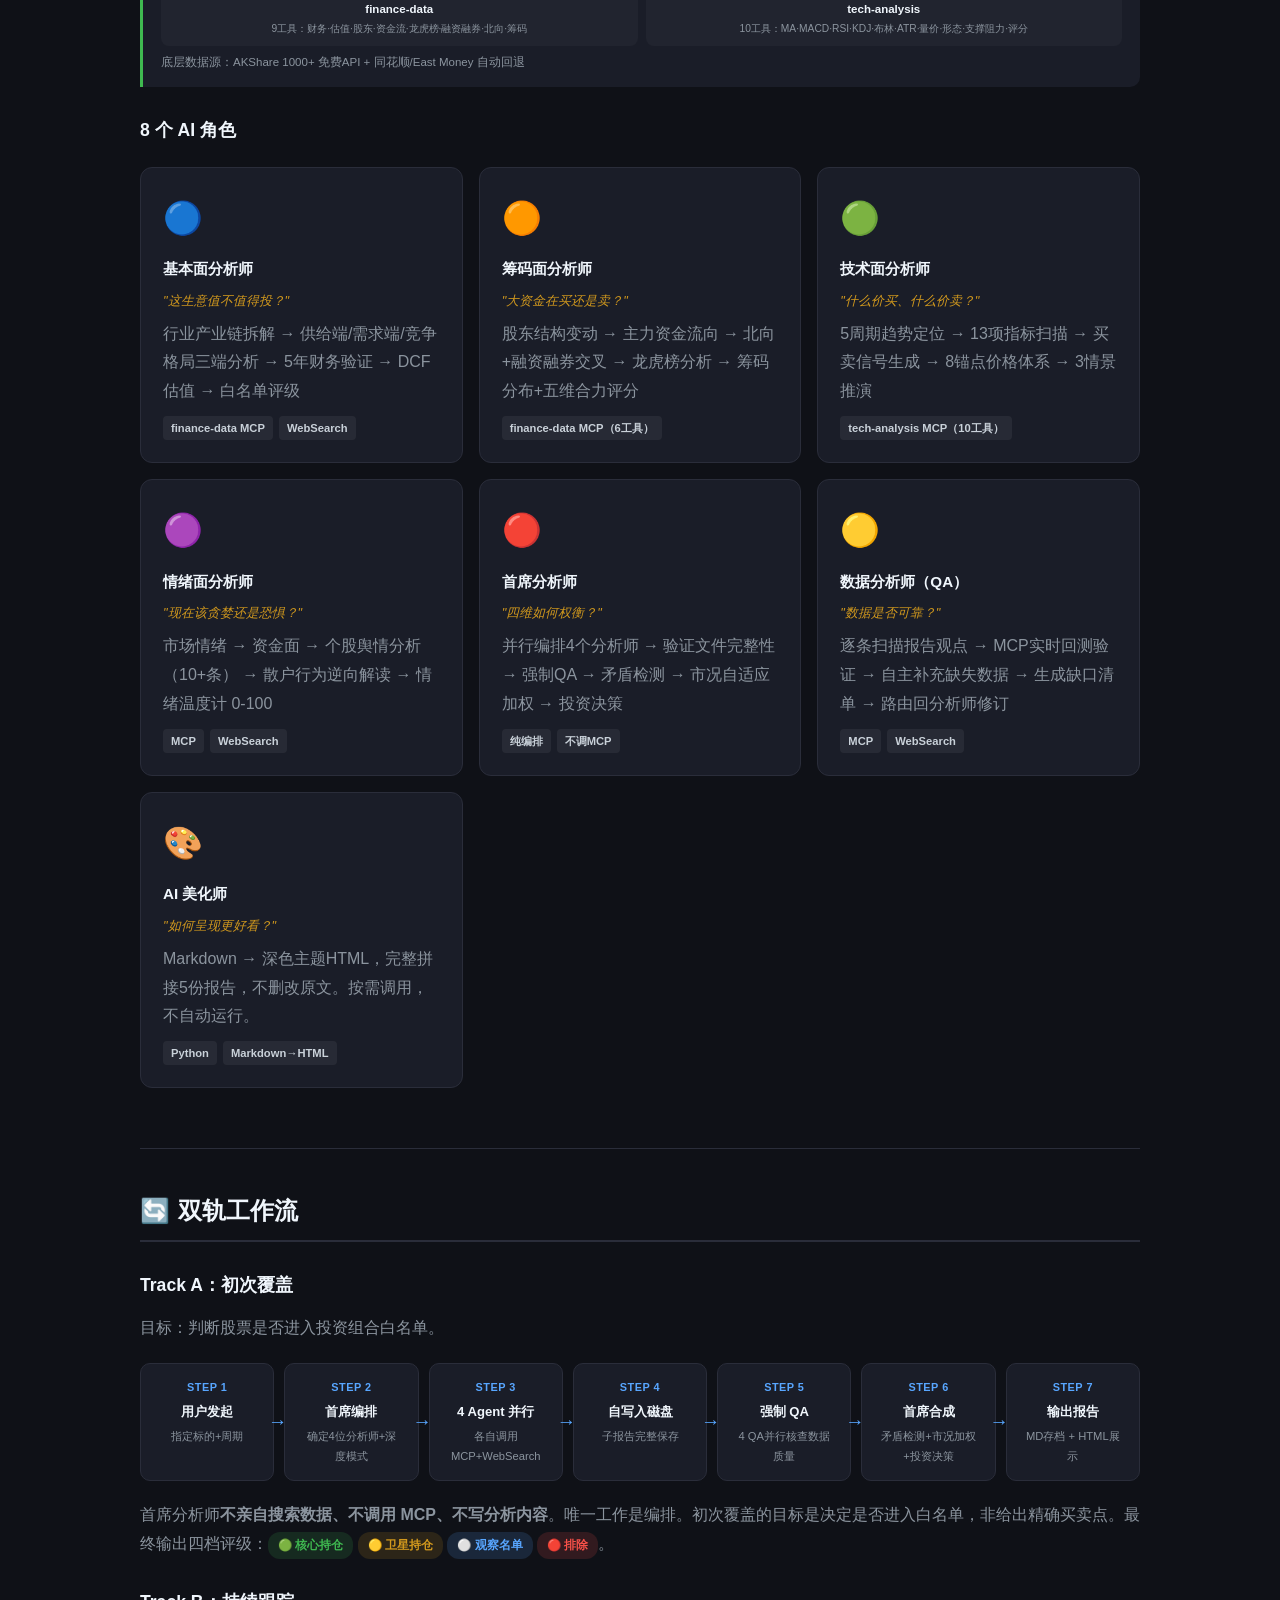
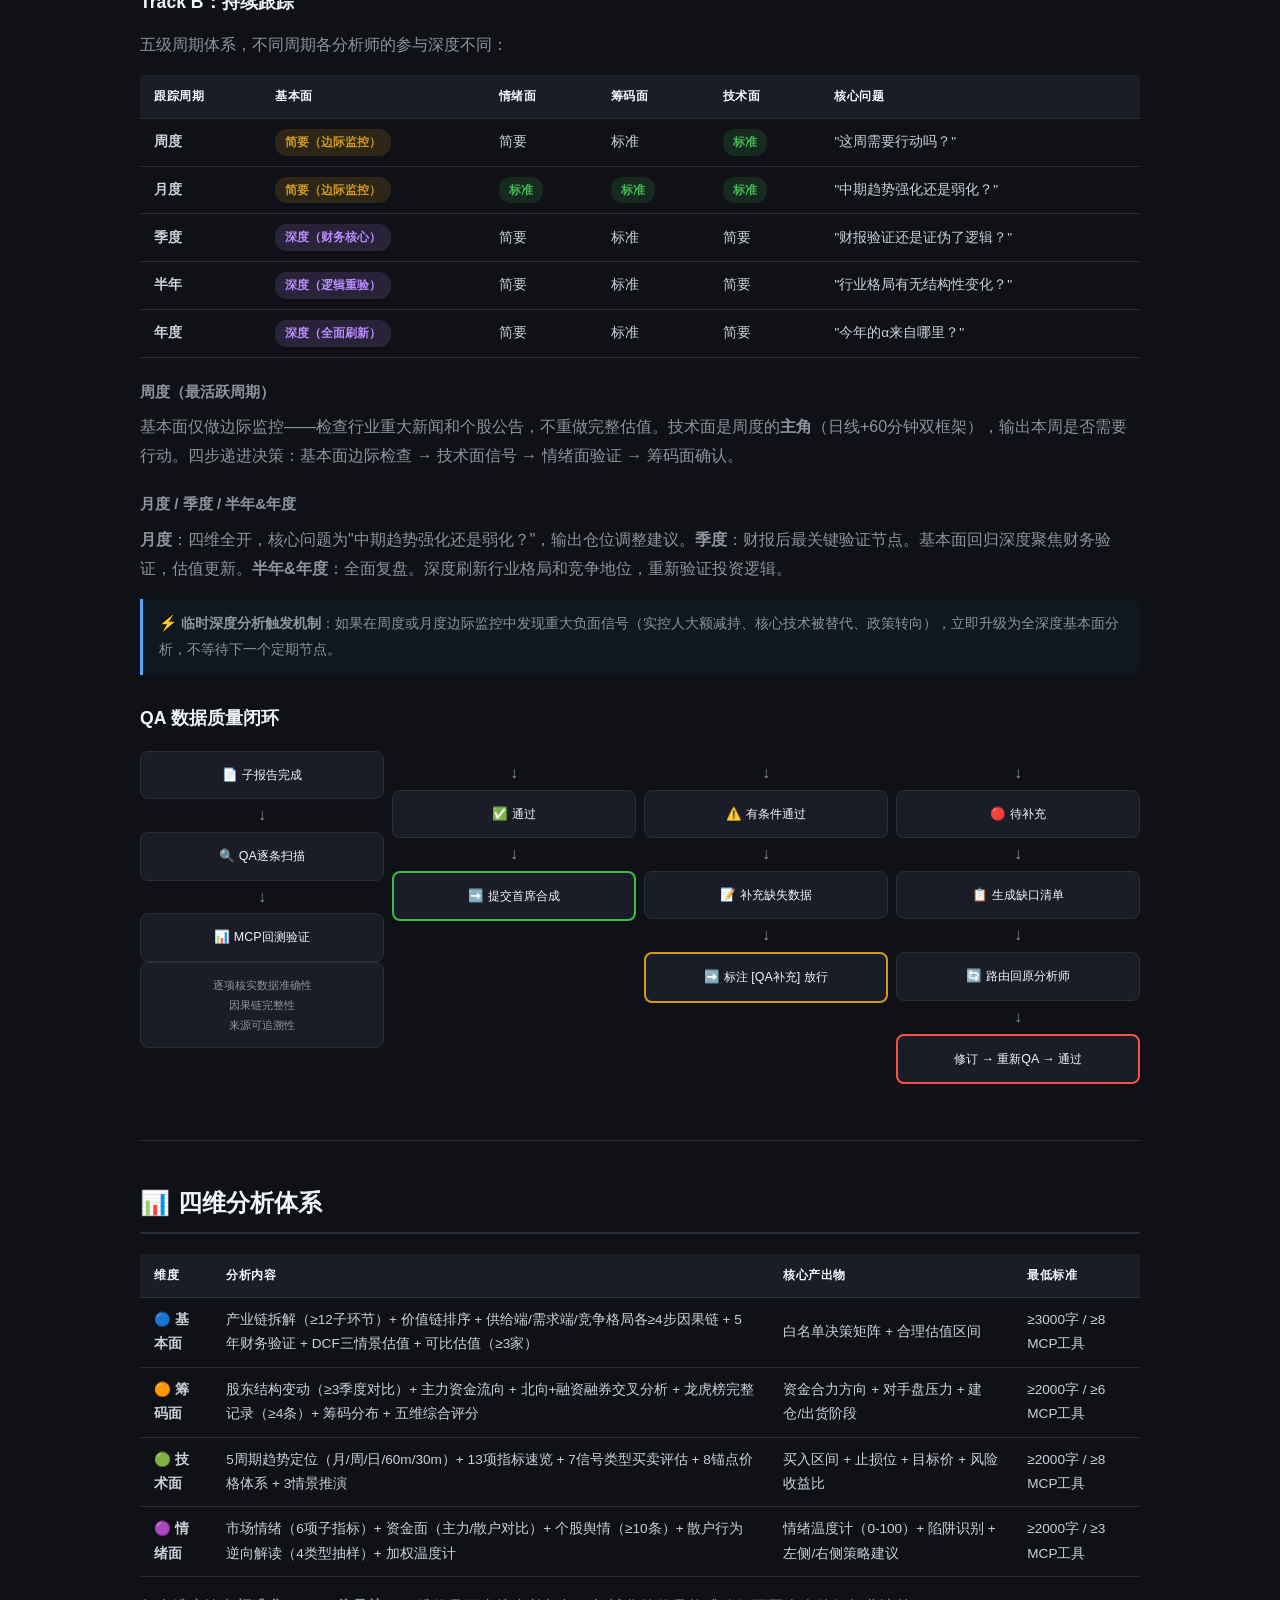
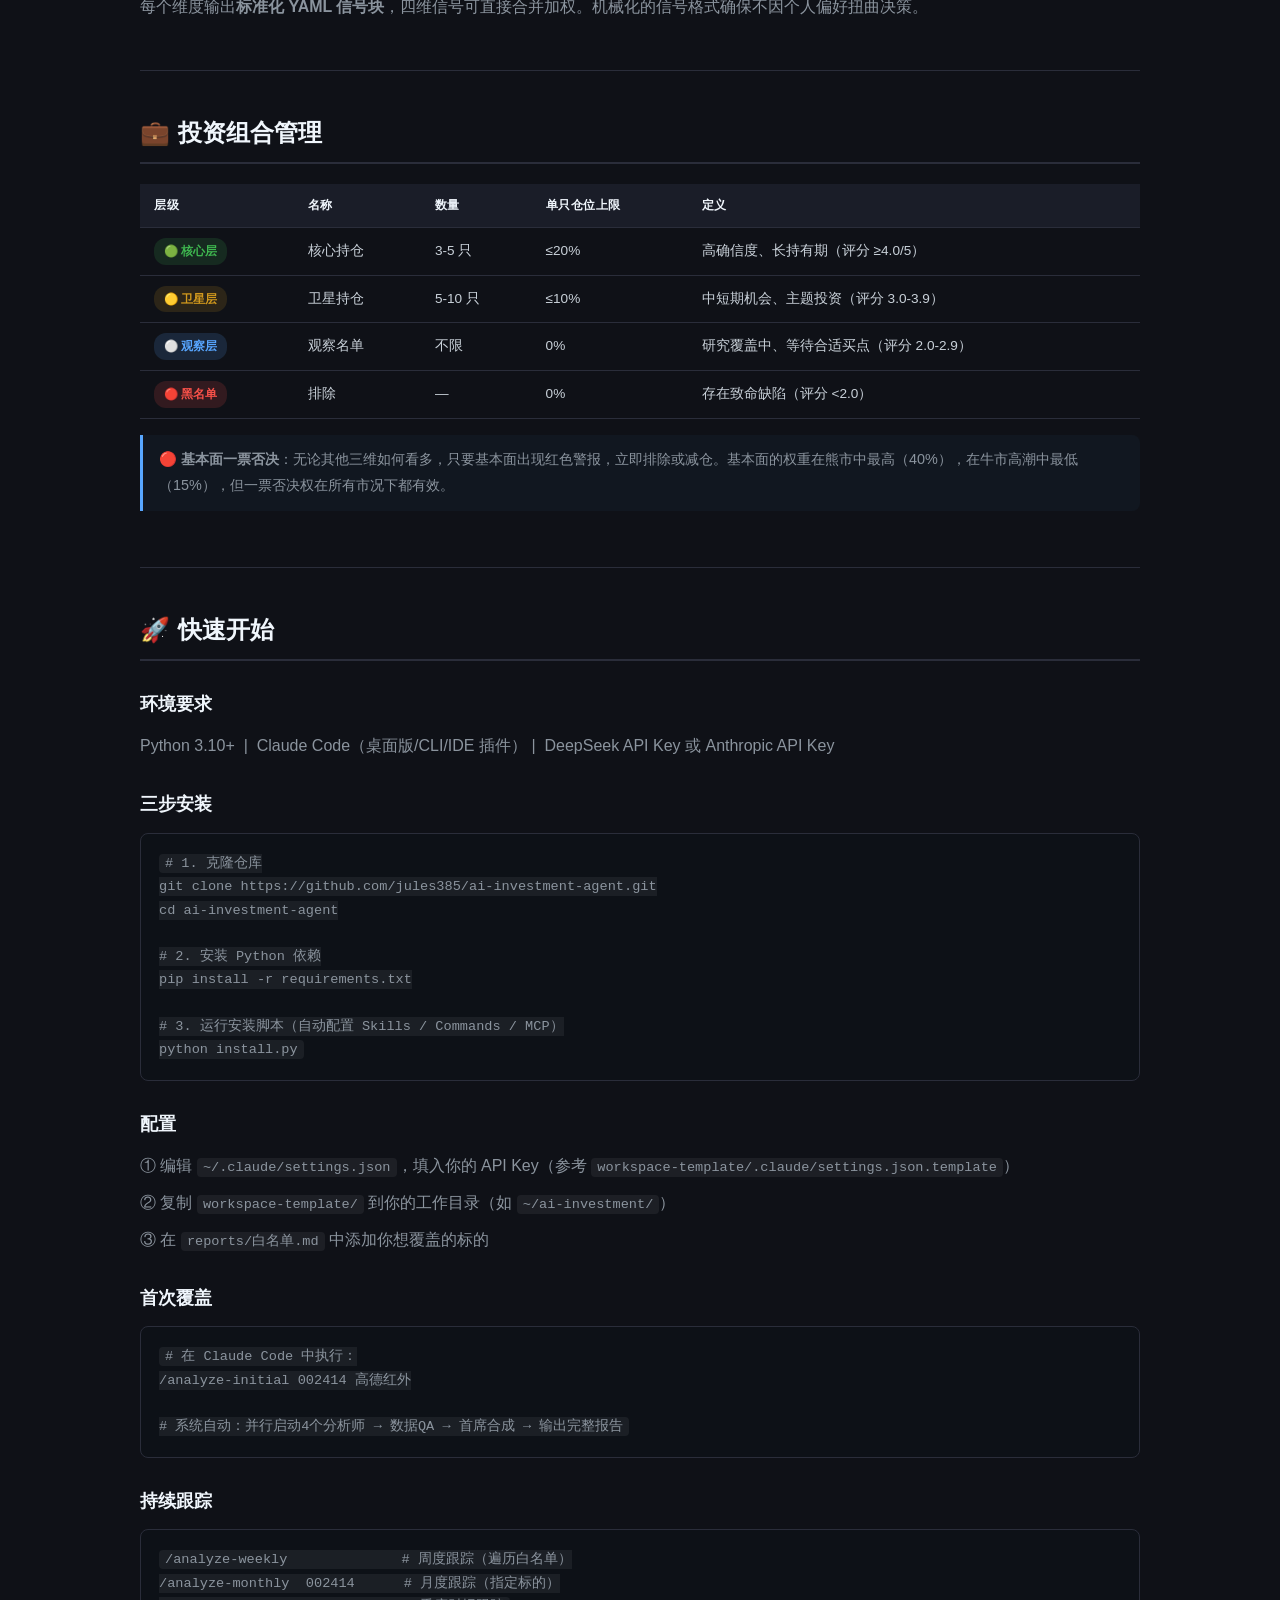
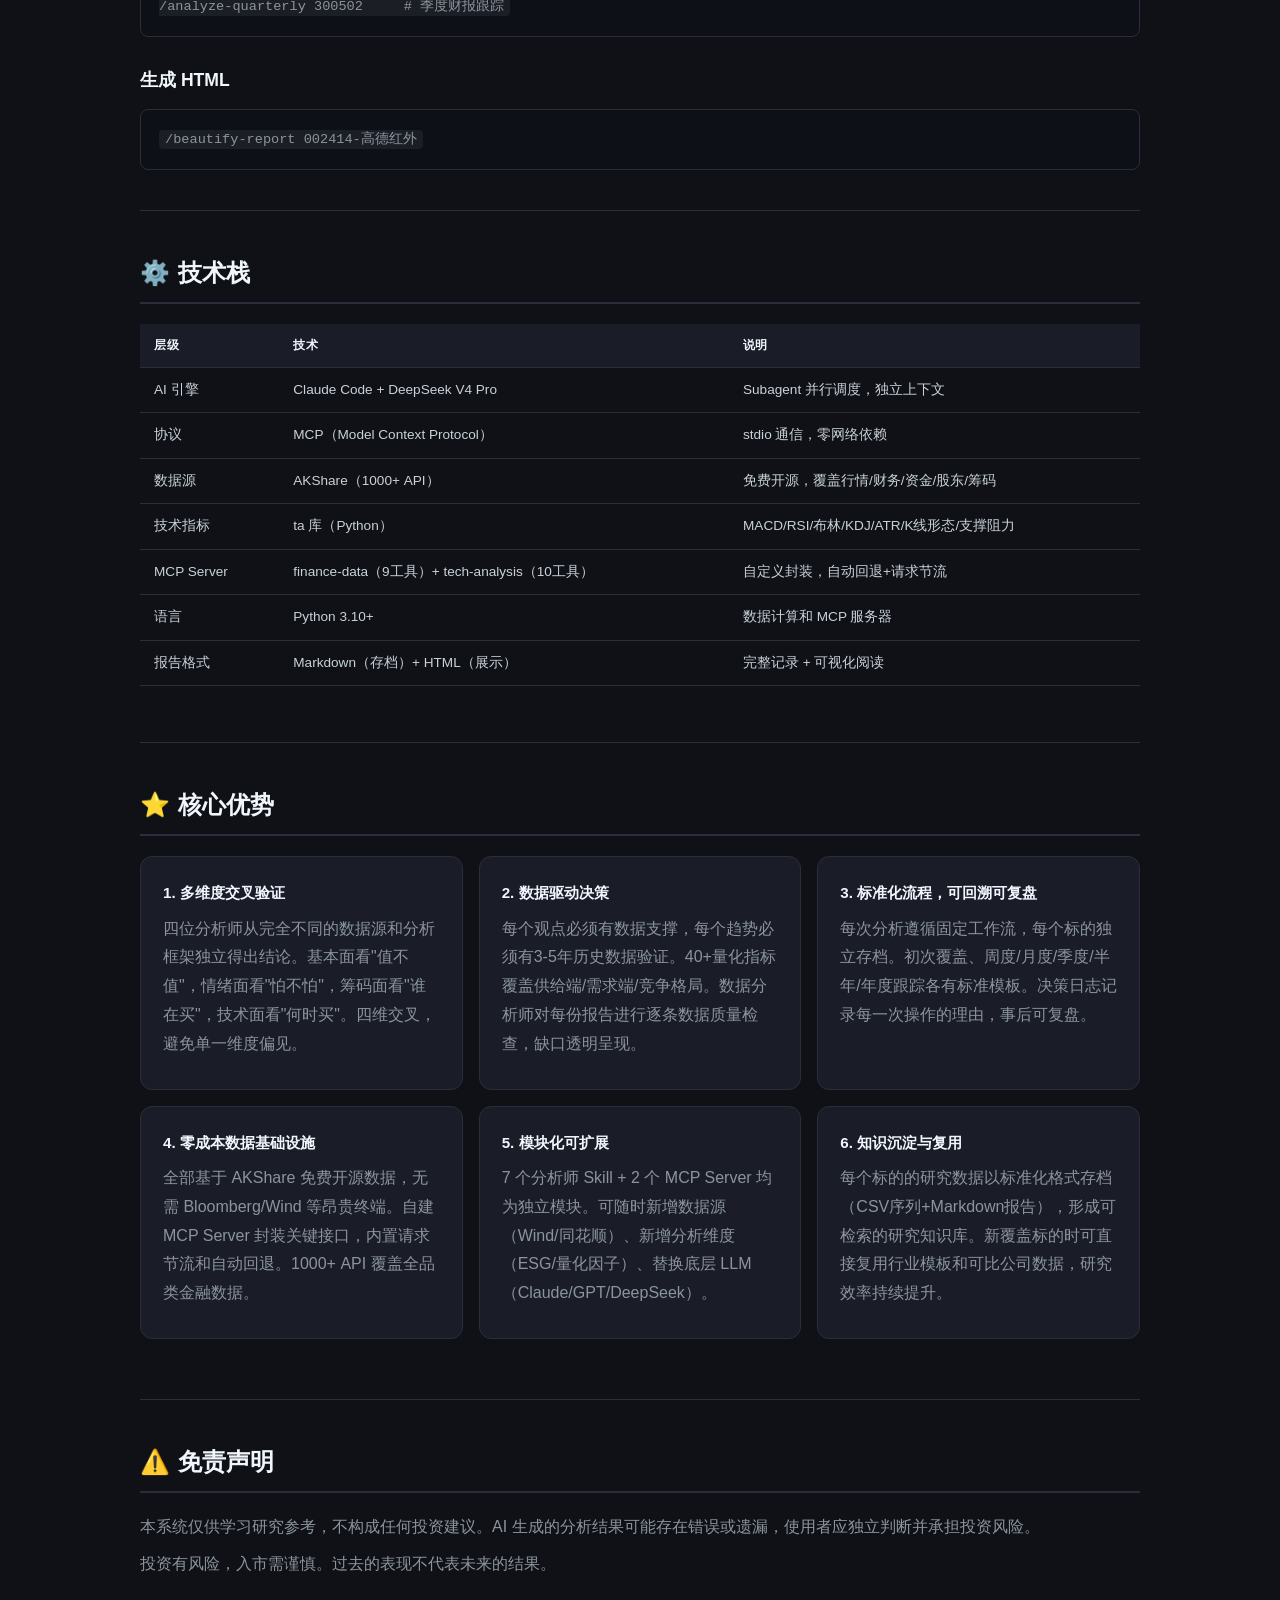
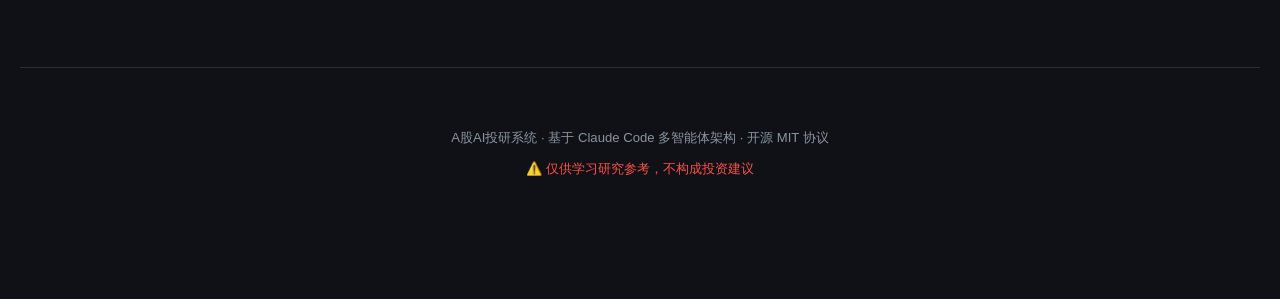
==== commit b01491c4: "Sync docs: update skills/commands counts, cycle table, file names for v0.1.0" ====
--- a/docs/产品手册.html
+++ b/docs/产品手册.html
@@ -152,7 +152,7 @@
 <section class="hero" id="hero">
   <div class="icon">🏦</div>
   <h1>A股AI投研系统</h1>
-  <p class="sub">基于 Claude Code 多智能体架构的二级市场投资研究平台。<br>7 个 AI 角色分工协作，四维交叉验证，数据驱动每一个投资决策。</p>
+  <p class="sub">基于 Claude Code 多智能体架构的二级市场投资研究平台。<br>8 个 AI 角色分工协作，四维交叉验证，数据驱动每一个投资决策。</p>
   <div class="cta">
     <a href="#quickstart" class="primary">🚀 快速开始</a>
     <a href="https://github.com/jules385/ai-investment-agent" class="secondary">📂 查看源码</a>
@@ -164,7 +164,7 @@
   <h2><span class="emoji">📖</span>系统概述</h2>
 
   <h3>核心价值主张</h3>
-  <p>本系统是一套运行在 Claude Code 上的<strong>多智能体投研协作平台</strong>。它模拟买方投研团队的完整工作流——从行业判断到买卖决策，由 7 个 AI 角色分工协作完成。</p>
+  <p>本系统是一套运行在 Claude Code 上的<strong>多智能体投研协作平台</strong>。它模拟买方投研团队的完整工作流——从行业判断到买卖决策，由 8 个 AI 角色分工协作完成。</p>
   <p>不是"一个 AI 帮你炒股"，而是<strong>"一个 AI 团队按照专业投资机构的标准流程为你工作"</strong>。</p>
 
   <h3>适合谁用</h3>
@@ -204,7 +204,7 @@
     <p style="font-size:0.72rem;color:var(--mu);margin:6px 0 0;">底层数据源：AKShare 1000+ 免费API + 同花顺/East Money 自动回退</p>
   </div>
 
-  <h3>7 个 AI 角色</h3>
+  <h3>8 个 AI 角色</h3>
   <div class="card-grid">
 
     <div class="card">
